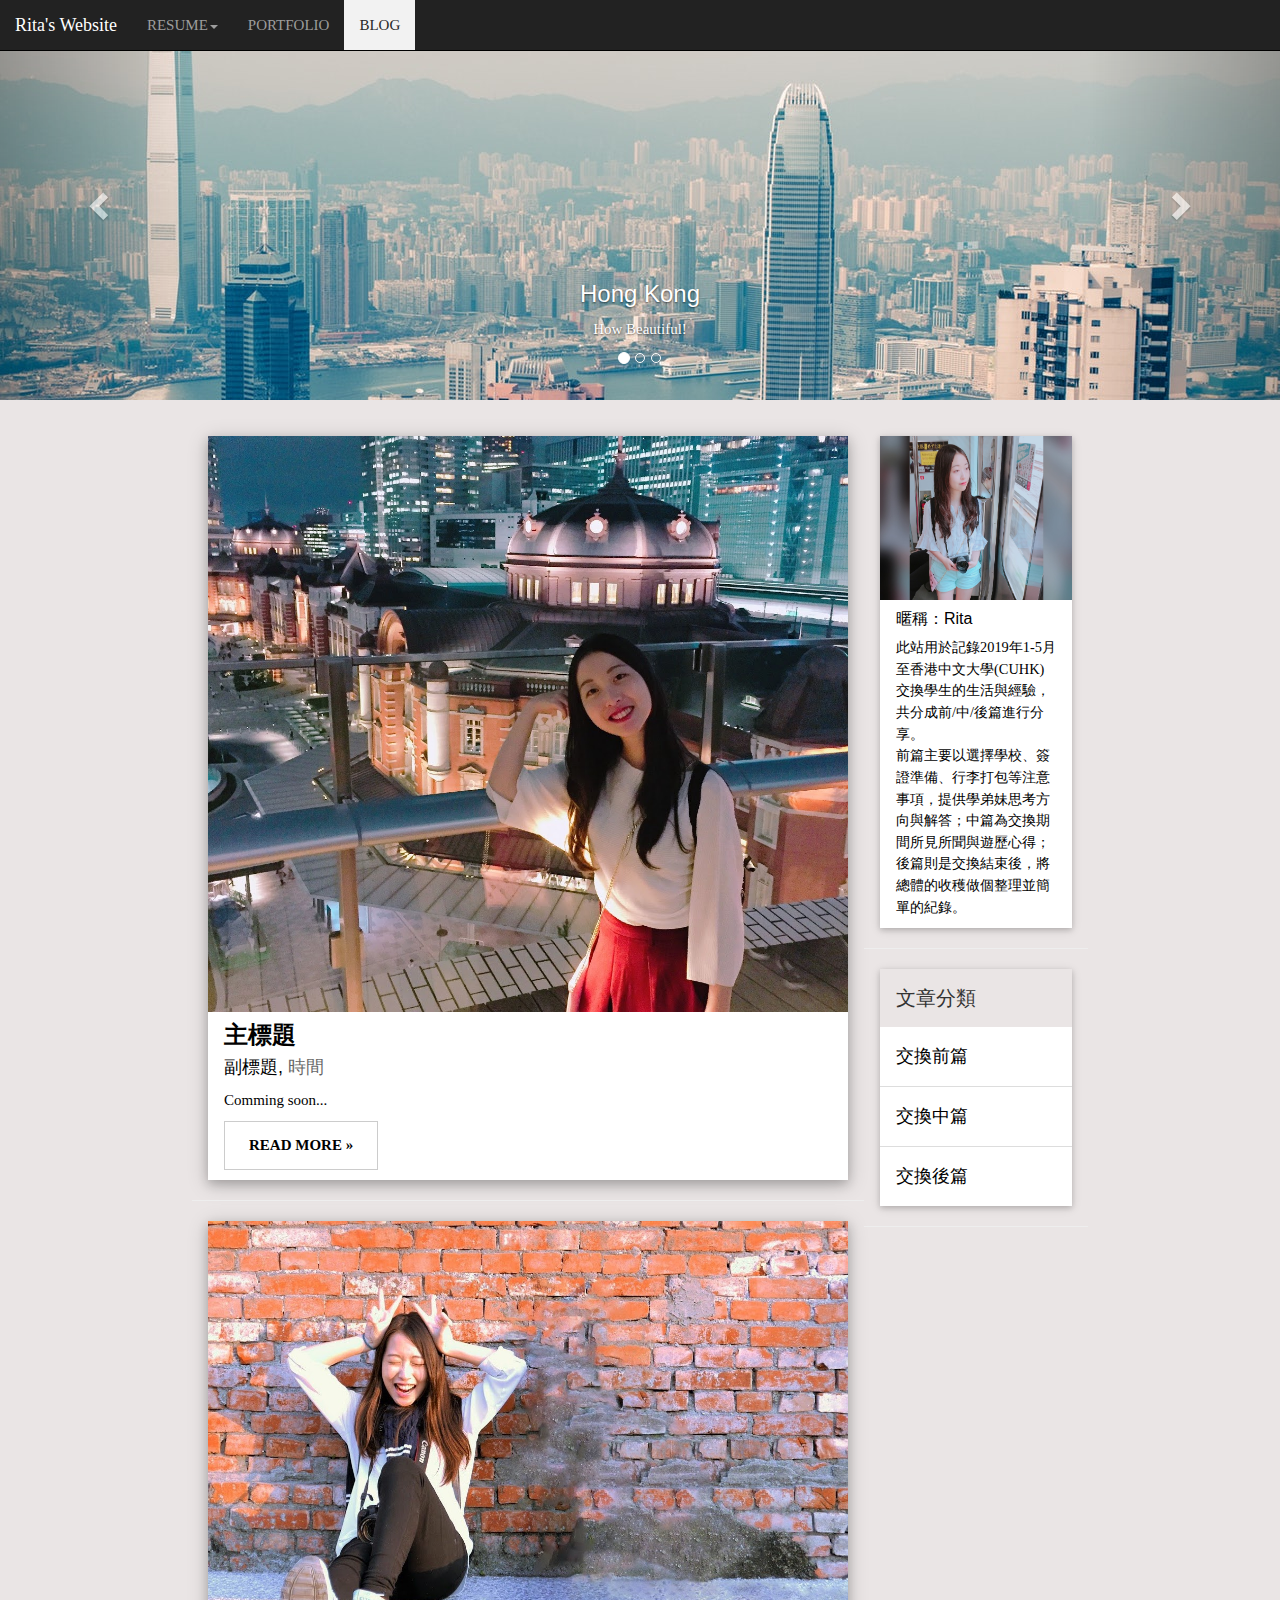
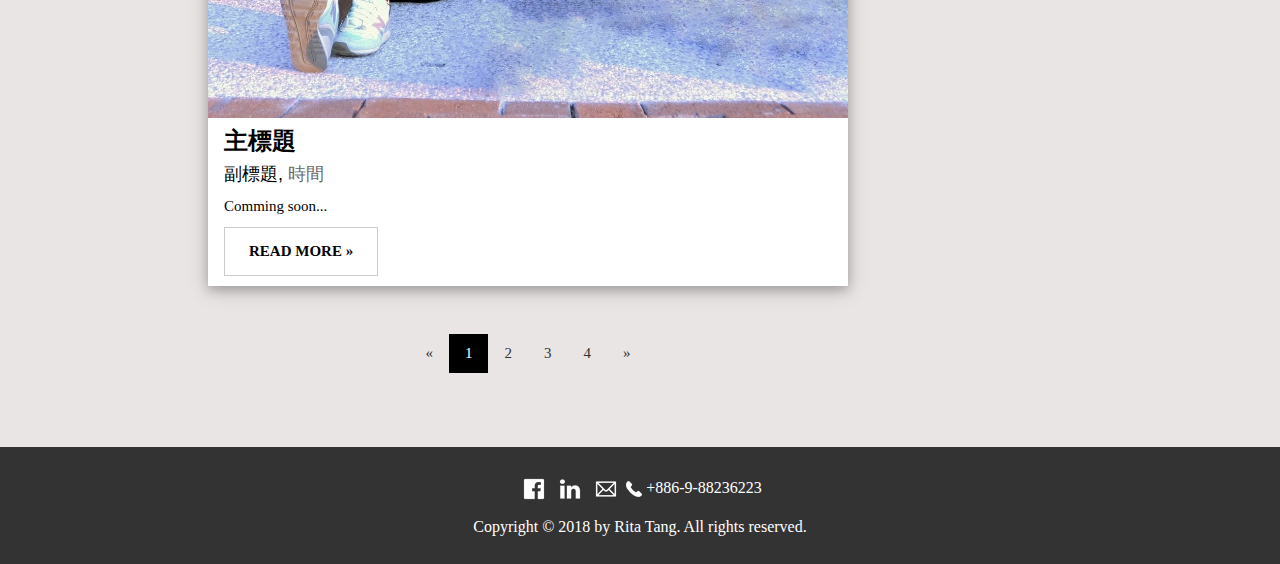
==== blog.html @ 0f10b180 "v1 my resume web" ====
<html>
<head>
  <title>Rita's Blog</title>
  <meta charset="utf-8">
  <meta name="viewport" content="width=device-width, initial-scale=1.0">
  <link rel="stylesheet" href="https://maxcdn.bootstrapcdn.com/bootstrap/3.3.7/css/bootstrap.min.css">
  <script src="https://ajax.googleapis.com/ajax/libs/jquery/3.3.1/jquery.min.js"></script>
  <script src="https://maxcdn.bootstrapcdn.com/bootstrap/3.3.7/js/bootstrap.min.js"></script>
  <link rel="stylesheet" href="https://www.w3schools.com/w3css/4/w3.css">
  <link rel="stylesheet" href="https://fonts.googleapis.com/css?family=Raleway">
  <link rel="stylesheet" type="text/css" href="style0.css">
  <style>
    .item{
      width: 100%;
    height: 400px;
    }
  </style>
</head>

<body>
  
  <nav class="navbar navbar-inverse navbar-fixed-top">
    <div class="container-fluid">
      <div class="navbar-header">
        <button type="button" class="navbar-toggle" data-toggle="collapse" data-target="#myNavbar">
          <span class="icon-bar"></span>
          <span class="icon-bar"></span>
          <span class="icon-bar"></span>                        
        </button>
        <a class="navbar-brand" href="index.html">Rita's Website</a>
      </div>
      <div class="collapse navbar-collapse" id="myNavbar">
        <ul class="nav navbar-nav">
          <li class="dropdown">
          <a class="dropdown-toggle" data-toggle="dropdown">RESUME<span class="caret"></span></a>
            <ul class="dropdown-menu">
              <li><a href="resume_c.html">Chinese</a></li>
              <li><a href="resume_e.html">English</a></li>                        
            </ul>
          </li>
         <li><a href="portfolio.html">PORTFOLIO</a></li>
         <li class="active"><a href="blog.html">BLOG</a></li>
        </ul>
      </div>
    </div>
  </nav>


  <div id="myCarousel" class="carousel slide" data-ride="carousel">
    <!-- Indicators -->
    <ol class="carousel-indicators">
      <li data-target="#myCarousel" data-slide-to="0" class="active"></li>
      <li data-target="#myCarousel" data-slide-to="1"></li>
      <li data-target="#myCarousel" data-slide-to="2"></li>
    </ol>

    <!-- Wrapper for slides -->
    <div class="carousel-inner">

      <div class="item active">
        <img src="asset/hk1.jpeg" alt="Front Page1" style="width:100%;">
        <div class="carousel-caption">
          <h3>Hong Kong</h3>
          <p>How Beautiful!</p>
        </div>
      </div>

      <div class="item">
        <img src="asset/hk2.jpeg" alt="Front Page2" style="width:100%;">
        <div class="carousel-caption">
          <h3>Hong Kong</h3>
          <p>Coming soon...</p>
        </div>
      </div>
    
      <div class="item">
        <img src="asset/hk3.jpeg" alt="Front Page3" style="width:100%;">
        <div class="carousel-caption">
          <h3>Hong Kong</h3>
          <p>Coming soon...</p>
        </div>
      </div>
  
    </div>

    <!-- Left and right controls -->
    <a class="left carousel-control" href="#myCarousel" data-slide="prev">
      <span class="glyphicon glyphicon-chevron-left"></span>
      <span class="sr-only">Previous</span>
    </a>
    <a class="right carousel-control" href="#myCarousel" data-slide="next">
      <span class="glyphicon glyphicon-chevron-right"></span>
      <span class="sr-only">Next</span>
    </a>
  </div>
</div>


<!-- w3-content defines a container for fixed size centered content, 
and is wrapped around the whole page content, except for the footer in this example -->
<div class="w3-content" style="max-width:1400px; padding: 20px 15%">

<!-- Grid -->
<div class="w3-row ">

<!-- Blog entries -->
<div class="w3-col l9 s12">
  <!-- Blog entry -->
  <div class="w3-card-4 w3-margin w3-white">
    <img src="asset/blog1.JPG" style="width:100%">
    <div class="w3-container">
      <h3><b>主標題</b></h3>
      <h5>副標題, <span class="w3-opacity">時間</span></h5>
    </div>

    <div class="w3-container">
      <p>Comming soon...</p>
      <div class="w3-row">
        <div class="w3-col m8 s12">
          <p><button class="w3-button w3-padding-large w3-white w3-border"><b>READ MORE »</b></button></p>
        </div>
      </div>
    </div>
  </div>
  <hr>

  <!-- Blog entry -->
  <div class="w3-card-4 w3-margin w3-white">
  <img src="asset/blog2.jpg" style="width:100%">
    <div class="w3-container">
      <h3><b>主標題</b></h3>
      <h5>副標題, <span class="w3-opacity">時間</span></h5>
    </div>

    <div class="w3-container">
      <p>Comming soon...</p>
      <div class="w3-row">
        <div class="w3-col m8 s12">
          <p><button class="w3-button w3-padding-large w3-white w3-border"><b>READ MORE »</b></button></p>
        </div>
      </div>
    </div>
  </div>
<!-- END BLOG ENTRIES -->

  <!-- Pagination -->
  <div class="w3-center w3-padding-32">
    <div class="w3-bar">
      <a href="#" class="w3-bar-item w3-button w3-hover-black">«</a>
      <a href="#" class="w3-bar-item w3-black w3-button">1</a>
      <a href="#" class="w3-bar-item w3-button w3-hover-black">2</a>
      <a href="#" class="w3-bar-item w3-button w3-hover-black">3</a>
      <a href="#" class="w3-bar-item w3-button w3-hover-black">4</a>
      <a href="#" class="w3-bar-item w3-button w3-hover-black">»</a>
    </div>
  </div>

</div>



<!-- Introduction menu -->
<div class="w3-col l3">
  <!-- About Card -->
  <div class="w3-card w3-margin w3-margin-top">
  <img src="asset/photo2.JPG" style="width:100%">
    <div class="w3-container w3-white">
      <h6>暱稱：Rita</h6>
      <p style="font-size: 1.6vmin">此站用於記錄2019年1-5月至香港中文大學(CUHK)交換學生的生活與經驗，共分成前/中/後篇進行分享。<br>前篇主要以選擇學校、簽證準備、行李打包等注意事項，提供學弟妹思考方向與解答；中篇為交換期間所見所聞與遊歷心得；後篇則是交換結束後，將總體的收穫做個整理並簡單的紀錄。</p>
    </div>
  </div><hr>
  
  <!-- Posts -->
  <div class="w3-card w3-margin">
    <div class="w3-container w3-padding">
      <h4>文章分類</h4>
    </div>
    <ul class="w3-ul w3-hoverable w3-white">
      <li class="w3-padding-16">
       <!-- <img src="/w3images/workshop.jpg" alt="Image" class="w3-left w3-margin-right" style="width:50px"> -->
        <span class="w3-large">交換前篇</span><br>
        
      </li>
      <li class="w3-padding-16">
       <!--  <img src="/w3images/gondol.jpg" alt="Image" class="w3-left w3-margin-right" style="width:50px"> -->
        <span class="w3-large">交換中篇</span><br>
       
      </li> 
      <li class="w3-padding-16">
       <!--  <img src="/w3images/skies.jpg" alt="Image" class="w3-left w3-margin-right" style="width:50px"> -->
        <span class="w3-large">交換後篇</span><br>
       
    </ul>
  </div>
  <hr> 
 
  
<!-- END Introduction Menu -->
</div>

<!-- END GRID -->
</div><br>

<!-- END w3-content -->
</div>



  <div class="footer">
    <div class="container" align = "center"> 
      <ul class="share-buttons">
      <li><a href="https://www.facebook.com/profile.php?id=100002083821527" target="_blank"><img alt="My Facebook" src="asset/Facebook.png" /></a></li>
      <li><a href="https://www.linkedin.com/feed/" target="_blank" title="Share on LinkedIn"><img alt="My LinkedIn" src="asset/LinkedIn.png" /></a></li>
      <li><a href="mailto:ritatang242@gmail.com" target="_blank" title="Send email"><img alt="Send email" src="asset/Email.png" /></a></li>
      <li><span><img src="asset/phone.png"></span>  +886-9-88236223</li>
      </ul>
    </div>
    <span style="color:white">Copyright © 2018 by Rita Tang. All rights reserved.</span>
  </div>


</body>
</html>
---- style0.css ----
* {
    box-sizing: border-box;
}

body {
    font-family:Garamond, 微軟正黑體;
	  margin: 0px;
    background-color: #EAE5E5;
}


.navbar-inverse {
  background-color: #222222; /* navbar bg & margin */
  border-color: 0;
}

.navbar-inverse .navbar-nav > .active > a { /* 下拉選單當前的設定 */
  color: #272727;
  background-color: #f2f2f2;
}

.navbar-inverse .navbar-toggle:hover { /* hamburger bar 正方形填色 */
  background-color: black;
}


.content {
  padding-top: 50px;
}

/* Style the footer */
.footer {
    float: left; /* 若想固定footer位置要加上 bottom: 0px; */
	  width: 100%;
    position: absolute;
    background-color: #333;
    padding: 2%;
    text-align: center;
    color: white;
    font-size: 12pt;
}

/* footer icon setting */
ul.share-buttons{
  list-style: none;
  padding: 0;
}

ul.share-buttons li{
  display: inline;
}

ul.share-buttons .sr-only{
  position: absolute;
  clip: rect(1px 1px 1px 1px);
  clip: rect(1px, 1px, 1px, 1px);
  padding: 0;
  border: 0;
  height: 1px;
  width: 1px;
  overflow: hidden;
}
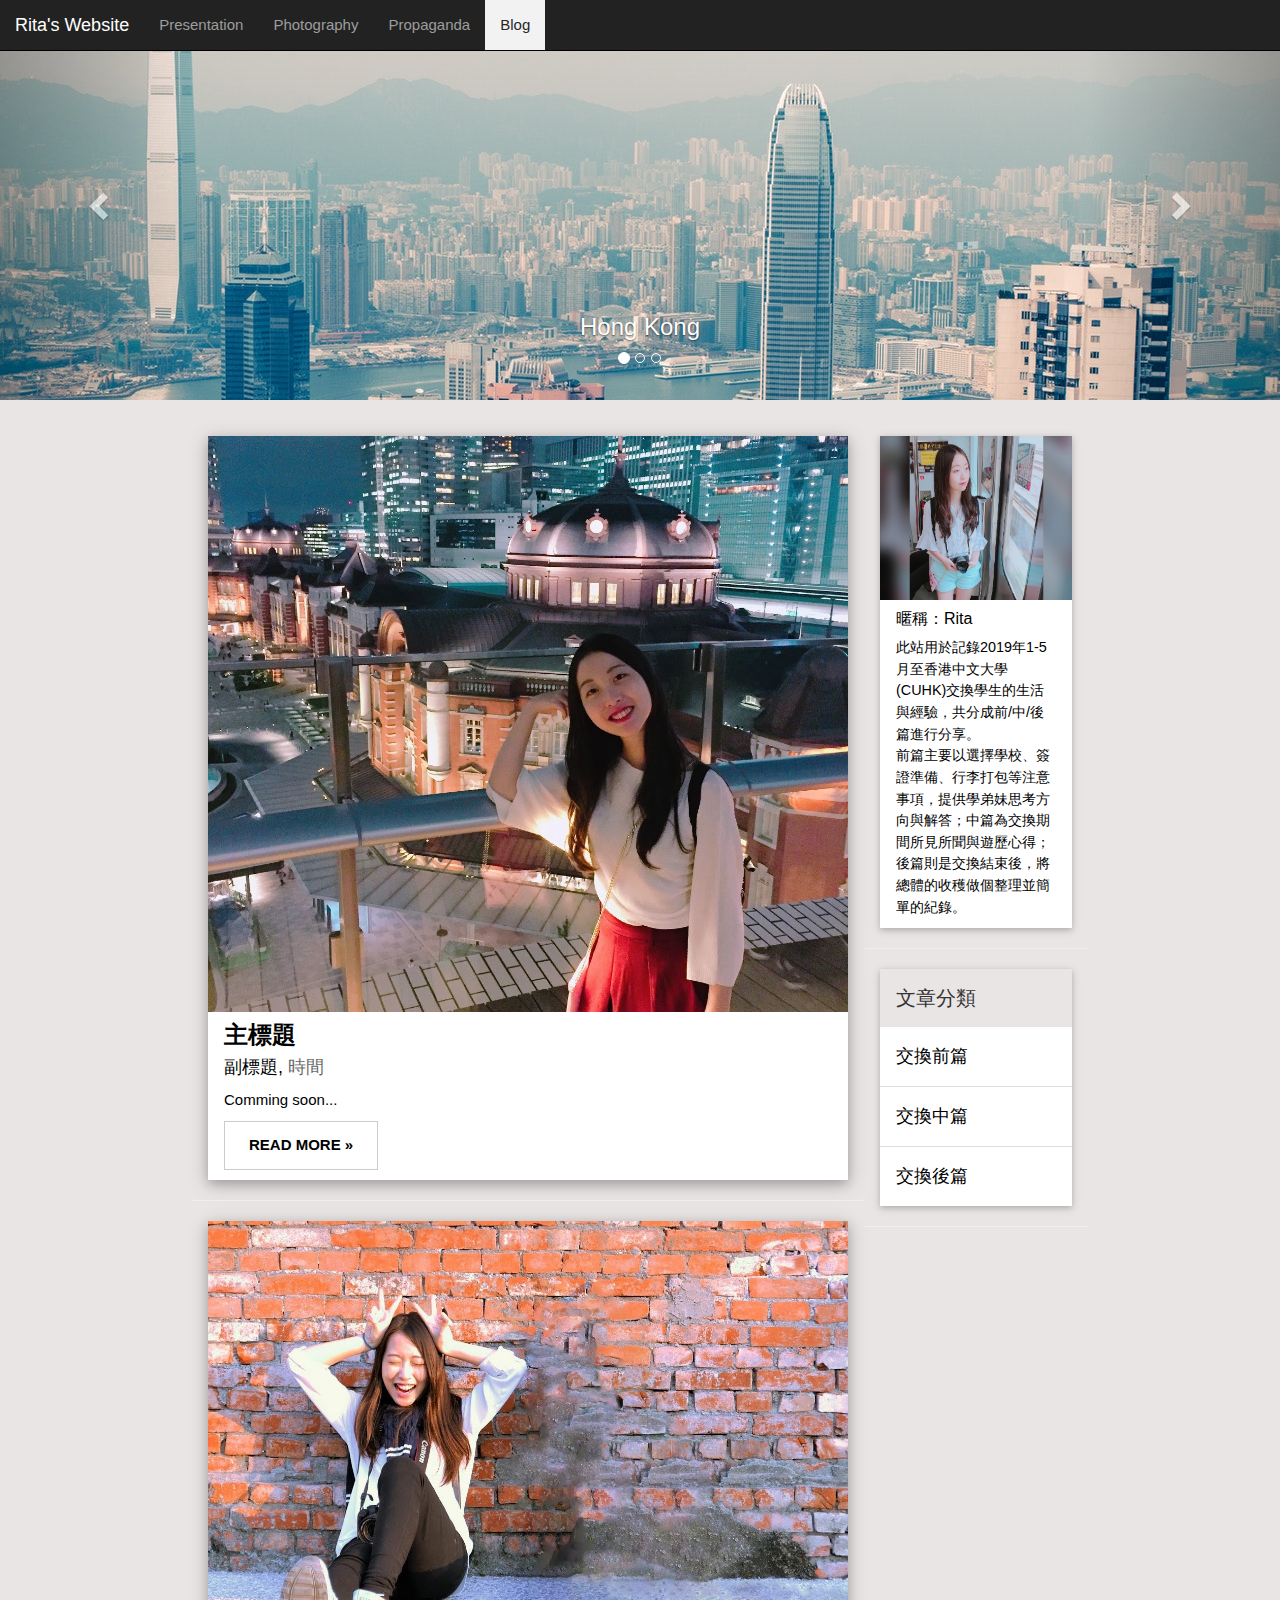
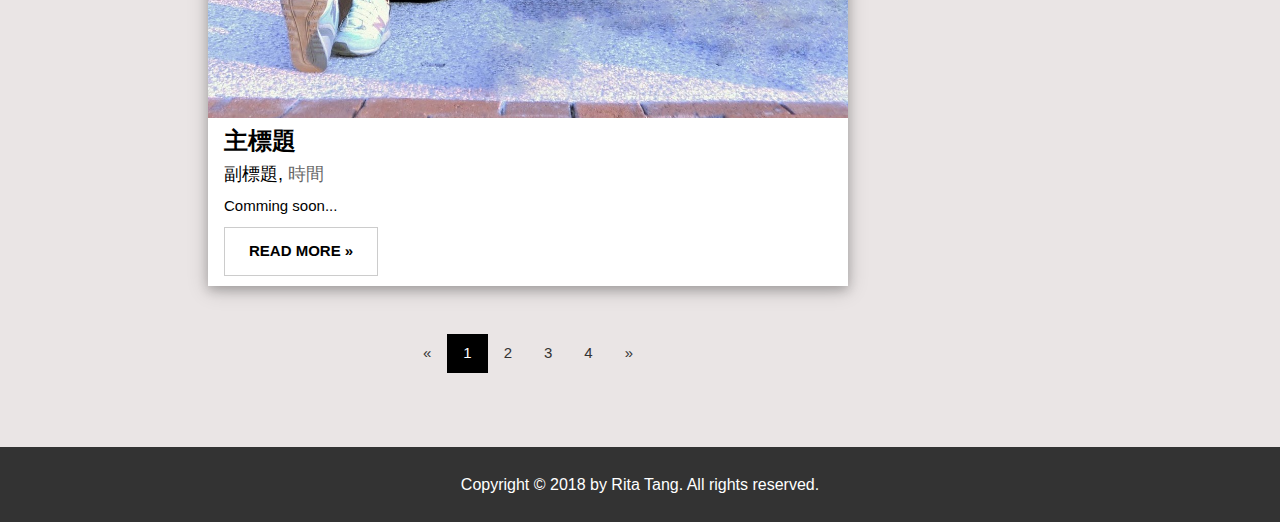
==== commit 52006b97: "Update blog.html" ====
--- a/blog.html
+++ b/blog.html
@@ -31,19 +31,16 @@
       </div>
       <div class="collapse navbar-collapse" id="myNavbar">
         <ul class="nav navbar-nav">
-          <li class="dropdown">
-          <a class="dropdown-toggle" data-toggle="dropdown">RESUME<span class="caret"></span></a>
-            <ul class="dropdown-menu">
-              <li><a href="resume_c.html">Chinese</a></li>
-              <li><a href="resume_e.html">English</a></li>                        
-            </ul>
-          </li>
-         <li><a href="portfolio.html">PORTFOLIO</a></li>
-         <li class="active"><a href="blog.html">BLOG</a></li>
+          
+         <li><a href="ppt.html">Presentation</a></li>
+         <li><a href="photography.html">Photography</a></li>
+         <li><a href="propaganda.html">Propaganda</a></li>
+         <li class="active"><a href="blog.html">Blog</a></li>
         </ul>
       </div>
     </div>
-  </nav>
+  </nav>  
+
 
 
   <div id="myCarousel" class="carousel slide" data-ride="carousel">
@@ -61,7 +58,6 @@
         <img src="asset/hk1.jpeg" alt="Front Page1" style="width:100%;">
         <div class="carousel-caption">
           <h3>Hong Kong</h3>
-          <p>How Beautiful!</p>
         </div>
       </div>
 
@@ -69,7 +65,6 @@
         <img src="asset/hk2.jpeg" alt="Front Page2" style="width:100%;">
         <div class="carousel-caption">
           <h3>Hong Kong</h3>
-          <p>Coming soon...</p>
         </div>
       </div>
     
@@ -77,7 +72,6 @@
         <img src="asset/hk3.jpeg" alt="Front Page3" style="width:100%;">
         <div class="carousel-caption">
           <h3>Hong Kong</h3>
-          <p>Coming soon...</p>
         </div>
       </div>
   
@@ -207,15 +201,7 @@
 
 
   <div class="footer">
-    <div class="container" align = "center"> 
-      <ul class="share-buttons">
-      <li><a href="https://www.facebook.com/profile.php?id=100002083821527" target="_blank"><img alt="My Facebook" src="asset/Facebook.png" /></a></li>
-      <li><a href="https://www.linkedin.com/feed/" target="_blank" title="Share on LinkedIn"><img alt="My LinkedIn" src="asset/LinkedIn.png" /></a></li>
-      <li><a href="mailto:ritatang242@gmail.com" target="_blank" title="Send email"><img alt="Send email" src="asset/Email.png" /></a></li>
-      <li><span><img src="asset/phone.png"></span>  +886-9-88236223</li>
-      </ul>
-    </div>
-    <span style="color:white">Copyright © 2018 by Rita Tang. All rights reserved.</span>
+   <span style="color:white">Copyright © 2018 by Rita Tang. All rights reserved.</span>
   </div>
 
 
--- a/style0.css
+++ b/style0.css
@@ -3,7 +3,7 @@
 }
 
 body {
-    font-family:Garamond, 微軟正黑體;
+    font-family:Helvetica, 微軟正黑體;
 	  margin: 0px;
     background-color: #EAE5E5;
 }
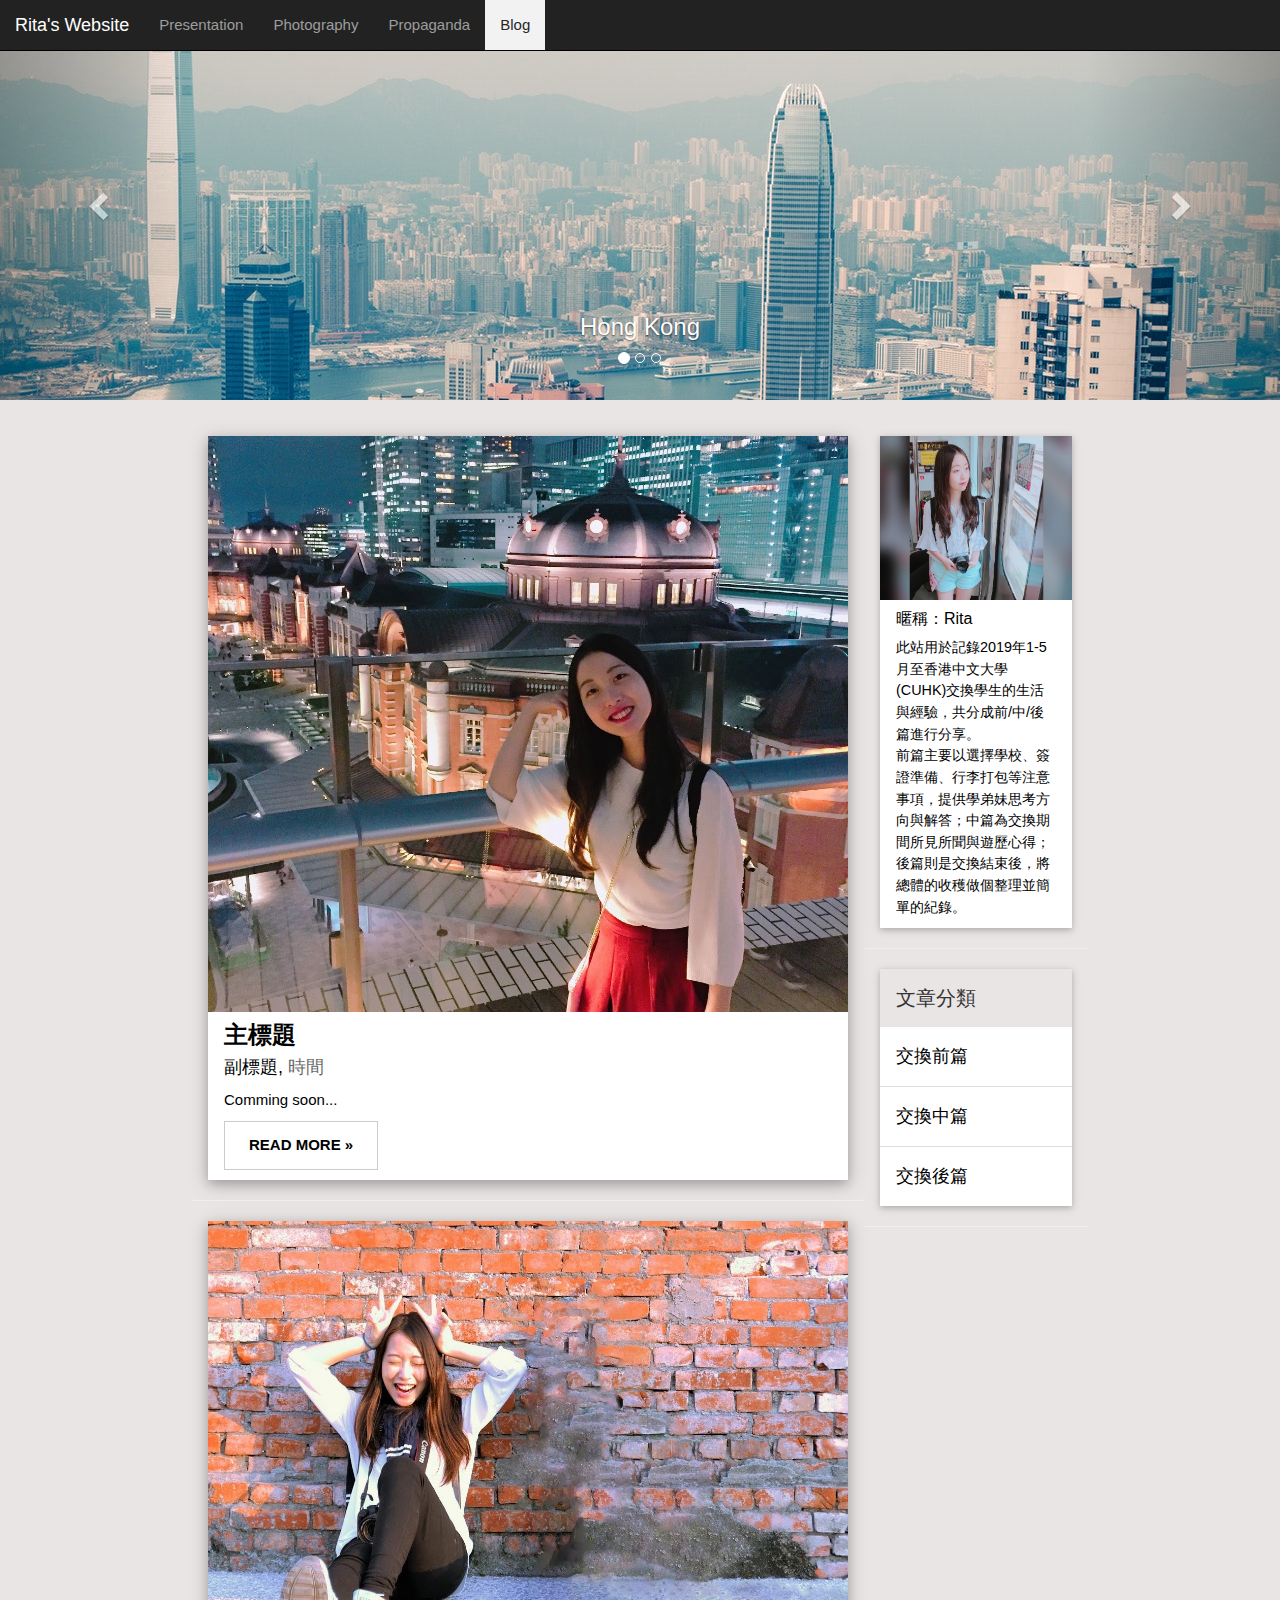
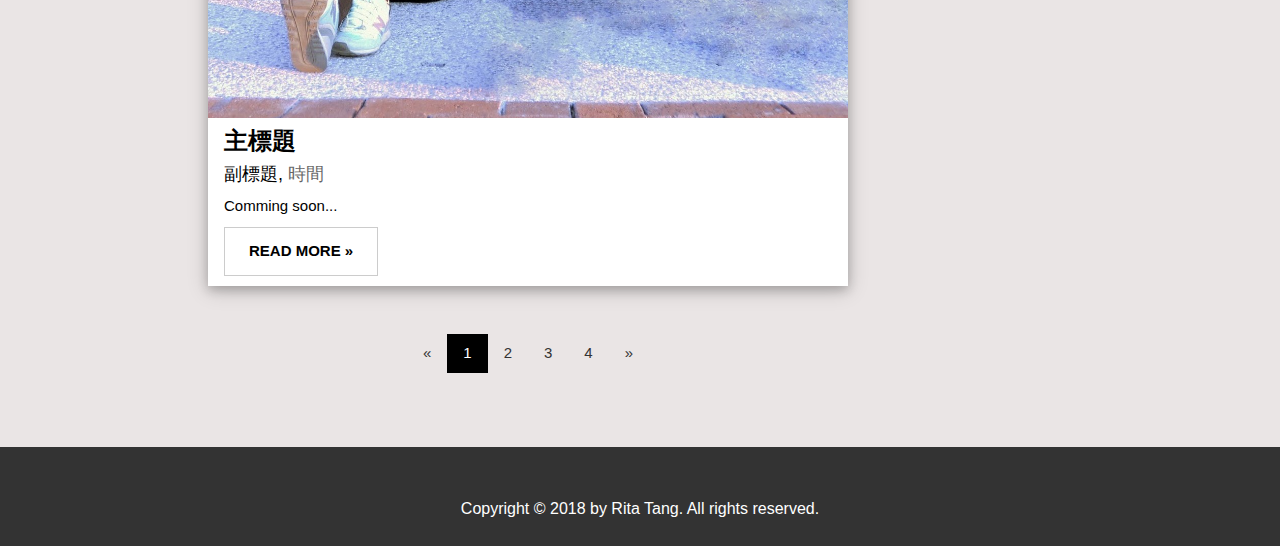
==== commit 38c34caa: "button links" ====
--- a/blog.html
+++ b/blog.html
@@ -3,12 +3,15 @@
   <title>Rita's Blog</title>
   <meta charset="utf-8">
   <meta name="viewport" content="width=device-width, initial-scale=1.0">
-  <link rel="stylesheet" href="https://maxcdn.bootstrapcdn.com/bootstrap/3.3.7/css/bootstrap.min.css">
+  <link rel="stylesheet" href="https://maxcdn.bootstrapcdn.com/bootstrap/3.3.7/css/bootstrap.min.css"> <!--navbar-->
+<!-- hamburger bar-->
   <script src="https://ajax.googleapis.com/ajax/libs/jquery/3.3.1/jquery.min.js"></script>
   <script src="https://maxcdn.bootstrapcdn.com/bootstrap/3.3.7/js/bootstrap.min.js"></script>
-  <link rel="stylesheet" href="https://www.w3schools.com/w3css/4/w3.css">
-  <link rel="stylesheet" href="https://fonts.googleapis.com/css?family=Raleway">
+<!-- hamburger bar-->
+  <link rel="stylesheet" href="https://www.w3schools.com/w3css/4/w3.css"> <!--container-->
+  <link rel="stylesheet" href="https://fonts.googleapis.com/css?family=Raleway"> <!--banner-->
   <link rel="stylesheet" type="text/css" href="style0.css">
+  <script type="text/javascript" src="https://platform-api.sharethis.com/js/sharethis.js#property=5d7bec57ab6f1000123c8bf5&product=inline-share-buttons" async="async"></script> <!--social icon-->
   <style>
     .item{
       width: 100%;
@@ -201,6 +204,8 @@
 
 
   <div class="footer">
+    <div class="sharethis-inline-follow-buttons"></div>
+    <br>
    <span style="color:white">Copyright © 2018 by Rita Tang. All rights reserved.</span>
   </div>
 
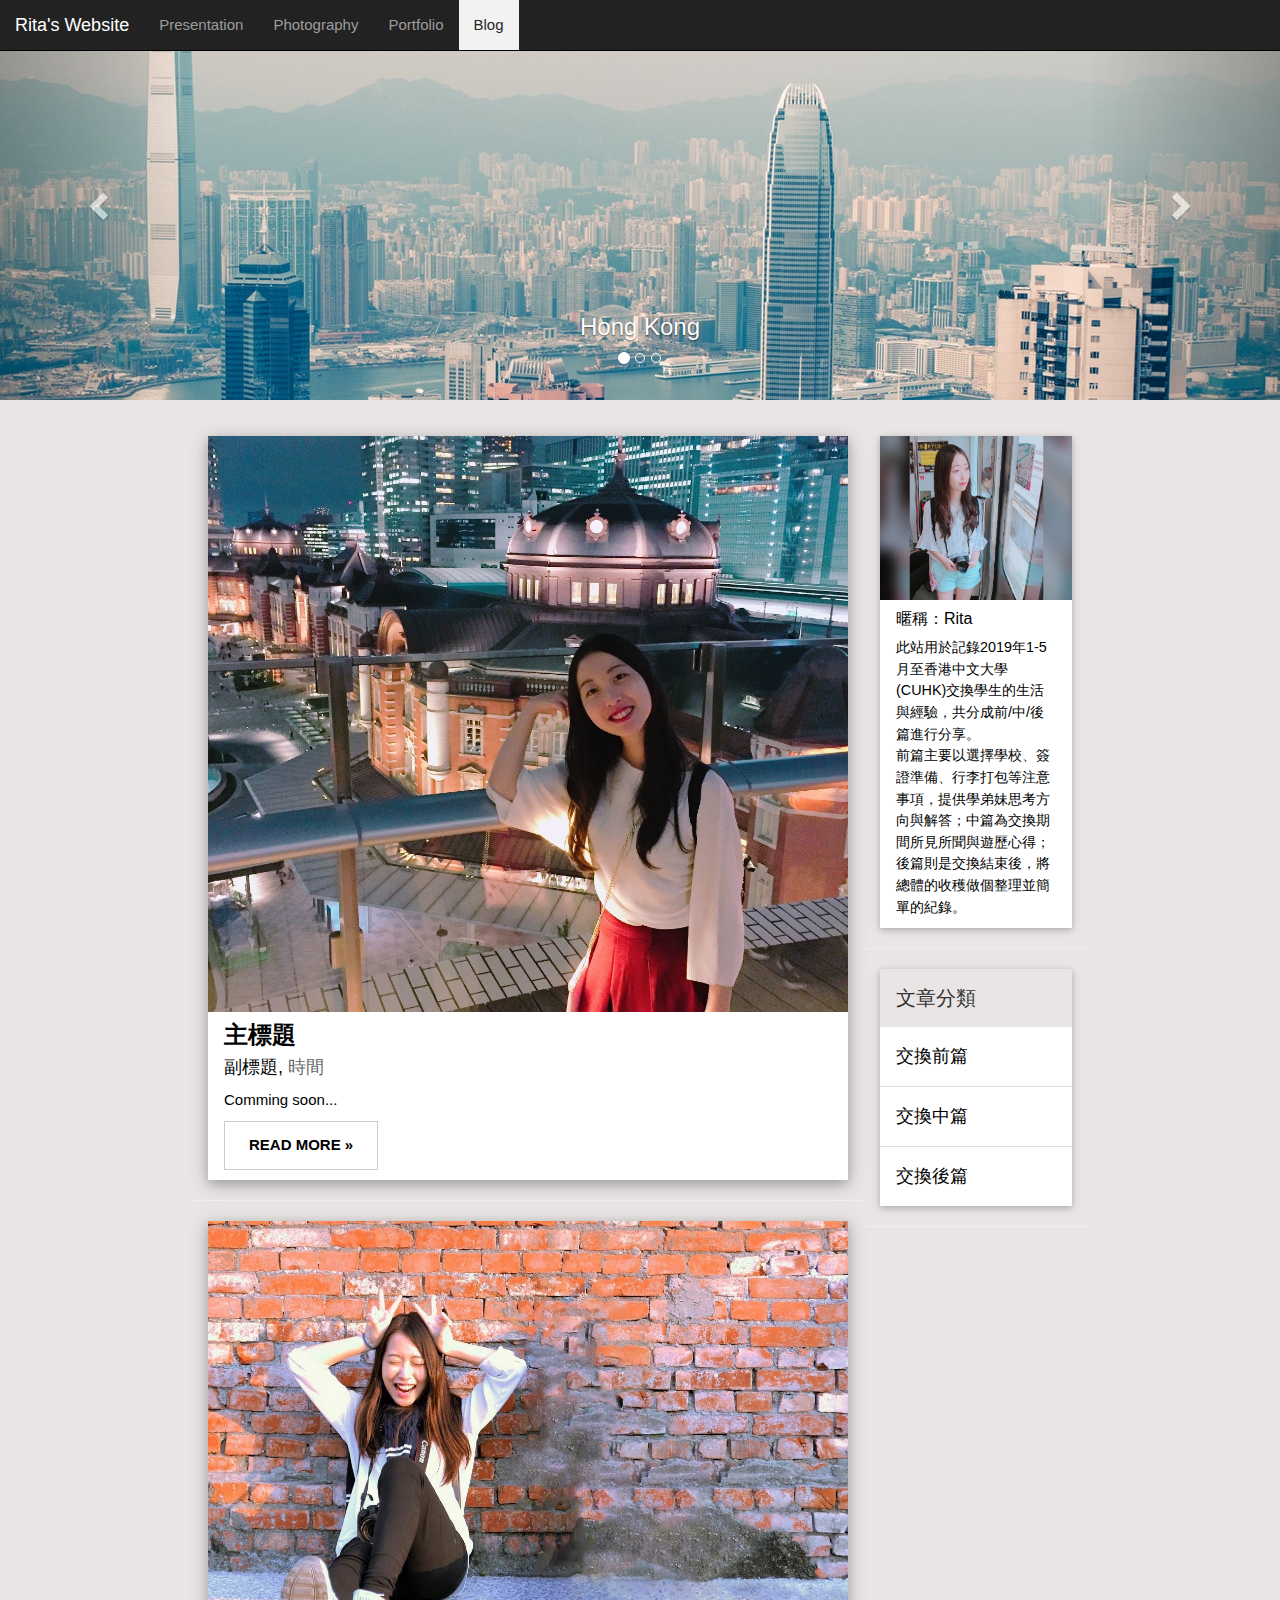
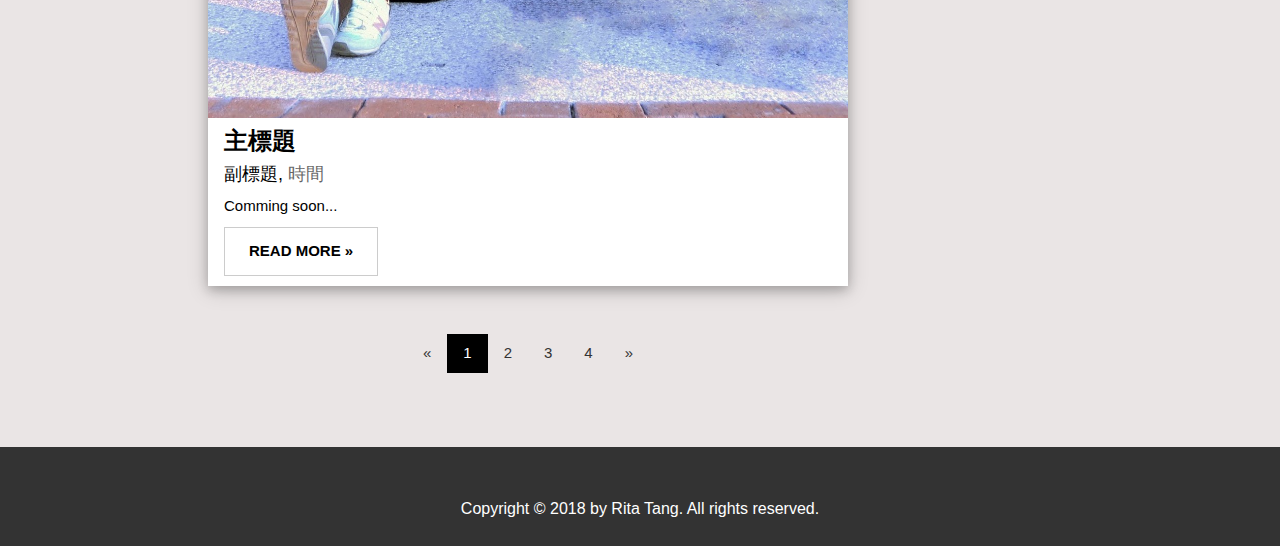
==== commit 670f7198: "spelling prob" ====
--- a/blog.html
+++ b/blog.html
@@ -37,7 +37,7 @@
           
          <li><a href="ppt.html">Presentation</a></li>
          <li><a href="photography.html">Photography</a></li>
-         <li><a href="propaganda.html">Propaganda</a></li>
+         <li><a href="portfolio.html">Portfolio</a></li>
          <li class="active"><a href="blog.html">Blog</a></li>
         </ul>
       </div>
